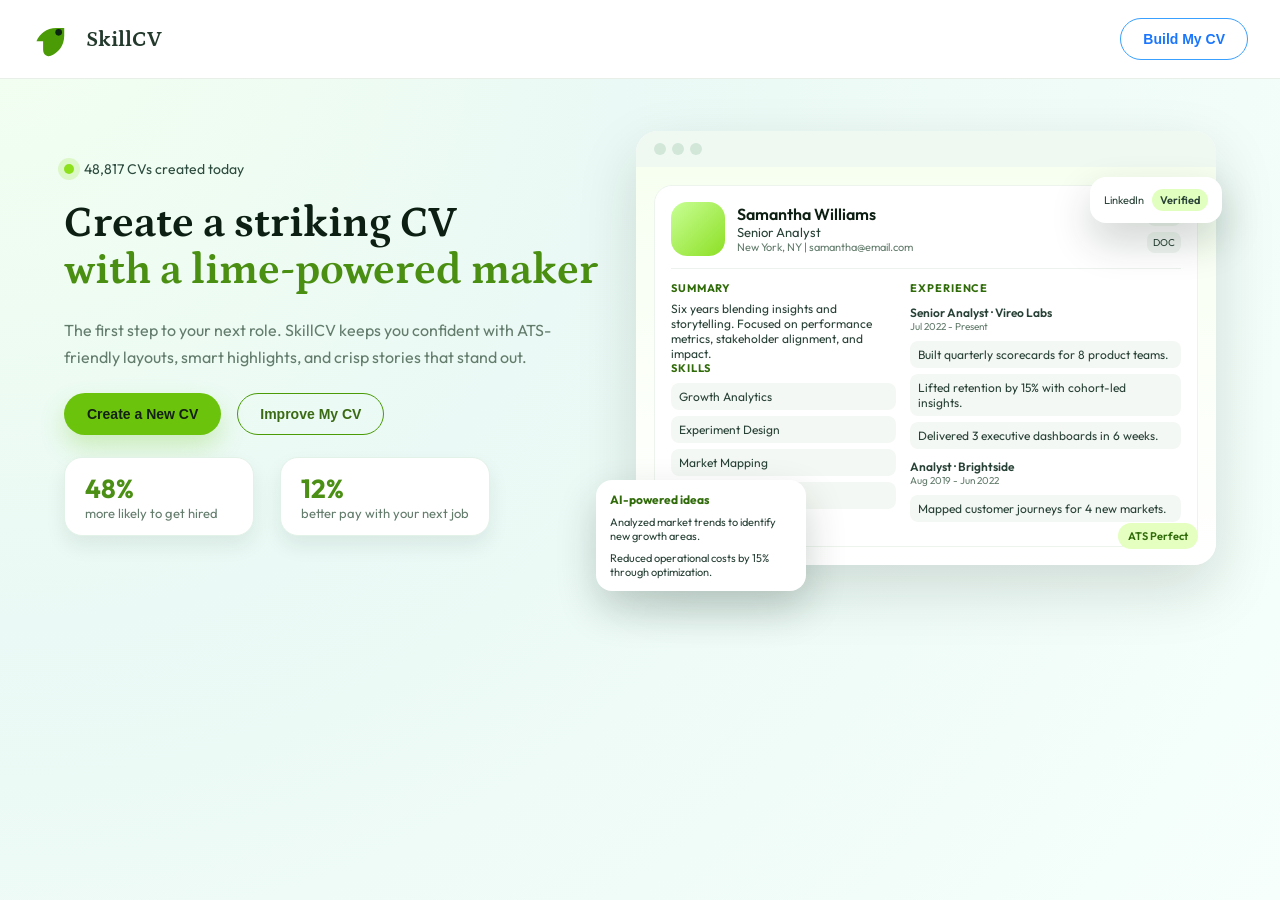
==== index.html @ bb4fd059 "Add initial HTML structure, CSS styles, and JavaScript functionality for SkillCV" ====
<!DOCTYPE html>
<html lang="en">
	<head>
		<meta charset="UTF-8" />
		<meta name="viewport" content="width=device-width, initial-scale=1.0" />
		<title>SkillCV - Lime CV Builder</title>
		<link rel="stylesheet" href="style.css" />
		<link rel="preconnect" href="https://fonts.googleapis.com" />
		<link rel="preconnect" href="https://fonts.gstatic.com" crossorigin />
		<link
			href="https://fonts.googleapis.com/css2?family=Outfit:wght@300;400;500;600;700&family=Petrona:wght@400;500;600;700&display=swap"
			rel="stylesheet"
		/>
	</head>
	<body>
		<div class="page">
			<header class="site-header">
				<div class="brand">
					<span class="brand-mark" aria-hidden="true">
						<svg viewBox="0 0 36 36" role="img" aria-label="SkillCV logo">
							<path
								d="M4 20c2.5-6.5 9-12 18-12h7v7c0 9-5.5 15.5-12 18-4 1.5-7-1.2-7-5.5V20z"
								fill="currentColor"
							/>
							<circle cx="24" cy="12" r="3" fill="#0b2512" />
						</svg>
					</span>
					<div>
						<p class="brand-name">SkillCV</p>
					</div>
				</div>
				<nav class="site-nav">
					<button class="btn btn-ghost">Build My CV</button>
				</nav>
			</header>

			<main>
				<section class="hero">
					<div class="hero-copy">
						<div class="hero-kicker">
							<span class="dot" aria-hidden="true"></span>
							<p>48,817 CVs created today</p>
						</div>
						<h1>
							Create a striking CV
							<span>with a lime-powered maker</span>
						</h1>
						<p class="hero-subtitle">
							The first step to your next role. SkillCV keeps you confident with
							ATS-friendly layouts, smart highlights, and crisp stories that stand
							out.
						</p>
						<div class="hero-actions">
							<button class="btn btn-primary">Create a New CV</button>
							<button class="btn btn-outline">Improve My CV</button>
						</div>
						<div class="hero-metrics">
							<div class="metric">
								<p class="metric-value" data-target="48">0%</p>
								<p class="metric-label">more likely to get hired</p>
							</div>
							<div class="metric">
								<p class="metric-value" data-target="12">0%</p>
								<p class="metric-label">better pay with your next job</p>
							</div>
						</div>
					</div>

					<div class="hero-visual">
						<div class="window">
							<div class="window-top">
								<span></span><span></span><span></span>
							</div>
							<div class="window-body">
								<div class="cv-card">
									<div class="cv-header">
										<div class="avatar"></div>
										<div>
											<p class="cv-name">Samantha Williams</p>
											<p class="cv-title">Senior Analyst</p>
											<p class="cv-meta">New York, NY | samantha@email.com</p>
										</div>
										<div class="cv-actions">
											<span>PDF</span>
											<span>DOC</span>
										</div>
									</div>
									<div class="cv-columns">
										<div class="cv-block">
											<h3>Summary</h3>
											<p>
												Six years blending insights and storytelling. Focused on
												performance metrics, stakeholder alignment, and impact.
											</p>
											<h3>Skills</h3>
											<ul>
												<li>Growth Analytics</li>
												<li>Experiment Design</li>
												<li>Market Mapping</li>
												<li>Revenue Forecasts</li>
											</ul>
										</div>
										<div class="cv-block">
											<h3>Experience</h3>
											<p class="role">
												Senior Analyst · Vireo Labs
												<span>Jul 2022 - Present</span>
											</p>
											<ul>
												<li>Built quarterly scorecards for 8 product teams.</li>
												<li>Lifted retention by 15% with cohort-led insights.</li>
												<li>Delivered 3 executive dashboards in 6 weeks.</li>
											</ul>
											<p class="role">
												Analyst · Brightside
												<span>Aug 2019 - Jun 2022</span>
											</p>
											<ul>
												<li>Mapped customer journeys for 4 new markets.</li>
											</ul>
										</div>
									</div>
								</div>
								<div class="tag">ATS Perfect</div>
							</div>
						</div>

						<div class="float-card ideas">
							<h4>AI-powered ideas</h4>
							<ul>
								<li>Analyzed market trends to identify new growth areas.</li>
								<li>Reduced operational costs by 15% through optimization.</li>
							</ul>
						</div>

						<div class="float-card badge">
							<span>LinkedIn</span>
							<span class="check">Verified</span>
						</div>
					</div>
				</section>

			</main>
		</div>
		<script src="main.js"></script>
	</body>
</html>
---- style.css ----
:root {
	--lime-50: #f7ffe5;
	--lime-100: #eaffb0;
	--lime-200: #d5ff78;
	--lime-300: #b8f04e;
	--lime-400: #8de01c;
	--lime-500: #6bc30b;
	--lime-600: #4a9b06;
	--lime-700: #2f6b08;
	--lime-800: #1d4212;
	--ink: #0d1f12;
	--slate: #284136;
	--muted: #637c6c;
	--panel: #f0f8f2;
	--white: #ffffff;
	--shadow: 0 24px 60px rgba(12, 35, 20, 0.15);
	--radius: 22px;
}

* {
	box-sizing: border-box;
	margin: 0;
	padding: 0;
}

body {
	font-family: "Outfit", sans-serif;
	color: var(--ink);
	background: radial-gradient(circle at top left, #f2fff0 0%, #eaf9f5 40%, #f6fffb 100%);
	min-height: 100vh;
}

.page {
	max-width: 100%;
	margin: 0;
	padding: 0;
}

.site-header {
	display: flex;
	justify-content: space-between;
	align-items: center;
	gap: 24px;
	padding: 18px 32px;
	background: var(--white);
	border-bottom: 1px solid #e7efe8;
}

.brand {
	display: flex;
	align-items: center;
	gap: 14px;
}

.brand-mark {
	width: 40px;
	height: 40px;
	color: var(--lime-600);
	display: inline-flex;
}

.brand-name {
	font-family: "Petrona", serif;
	font-size: 22px;
	font-weight: 700;
	color: #243a2d;
}


main {
	padding: 36px 64px 60px;
}

.site-nav {
	display: flex;
	align-items: center;
	gap: 16px;
}

.nav-link {
	text-decoration: none;
	color: var(--slate);
	font-weight: 500;
	font-size: 14px;
}

.btn {
	border: 1px solid transparent;
	border-radius: 999px;
	padding: 12px 22px;
	font-weight: 600;
	font-size: 14px;
	cursor: pointer;
	transition: transform 0.2s ease, box-shadow 0.2s ease, background 0.2s ease;
}

.btn-primary {
	background: var(--lime-500);
	color: #142014;
	box-shadow: 0 12px 24px rgba(104, 195, 16, 0.25);
}

.btn-outline {
	background: transparent;
	border-color: var(--lime-600);
	color: #3a6a13;
}

.btn-ghost {
	background: var(--white);
	border-color: #3aa0ff;
	color: #1a76ff;
	box-shadow: none;
}

.btn:hover {
	transform: translateY(-2px);
}

.hero {
	display: grid;
	grid-template-columns: repeat(auto-fit, minmax(280px, 1fr));
	gap: 40px;
	align-items: center;
	padding: 16px 0 50px;
}

.hero-copy {
	display: flex;
	flex-direction: column;
	gap: 22px;
}

.hero-kicker {
	display: flex;
	align-items: center;
	gap: 10px;
	color: #2c4a3d;
	font-size: 14px;
}

.dot {
	width: 10px;
	height: 10px;
	border-radius: 50%;
	background: var(--lime-400);
	box-shadow: 0 0 0 6px rgba(141, 224, 28, 0.2);
}

h1 {
	font-family: "Petrona", serif;
	font-size: clamp(2.7rem, 3.1vw, 3.8rem);
	line-height: 1.1;
}

h1 span {
	color: #4a8f11;
	display: block;
}

.hero-subtitle {
	color: var(--muted);
	font-size: 16px;
	line-height: 1.7;
	max-width: 520px;
}

.hero-actions {
	display: flex;
	gap: 16px;
	flex-wrap: wrap;
}

.hero-metrics {
	display: flex;
	gap: 26px;
	flex-wrap: wrap;
}

.metric {
	background: var(--white);
	border: 1px solid #e2f2e8;
	padding: 14px 20px;
	border-radius: 18px;
	min-width: 190px;
	box-shadow: 0 10px 20px rgba(16, 32, 20, 0.08);
}

.metric-value {
	font-size: 26px;
	font-weight: 700;
	color: #4b8f14;
}

.metric-label {
	font-size: 13px;
	color: var(--muted);
}

.hero-visual {
	position: relative;
	display: grid;
	place-items: center;
	justify-self: end;
}

.window {
	background: var(--white);
	border-radius: var(--radius);
	box-shadow: var(--shadow);
	width: min(580px, 92vw);
	overflow: hidden;
	animation: floatIn 0.8s ease;
}

.window-top {
	display: flex;
	gap: 6px;
	padding: 12px 18px;
	background: var(--panel);
}

.window-top span {
	width: 12px;
	height: 12px;
	border-radius: 50%;
	background: #d2e7d8;
}

.window-body {
	padding: 18px;
	background: linear-gradient(180deg, #f7fff1 0%, #ffffff 100%);
	position: relative;
}

.cv-card {
	background: var(--white);
	border-radius: 18px;
	padding: 16px;
	border: 1px solid #edf4ee;
}

.cv-header {
	display: grid;
	grid-template-columns: auto 1fr auto;
	gap: 12px;
	align-items: center;
	padding-bottom: 12px;
	border-bottom: 1px solid #eef2ee;
}

.avatar {
	width: 54px;
	height: 54px;
	border-radius: 16px;
	background: linear-gradient(135deg, #c8ff96, #8ddf24);
}

.cv-name {
	font-weight: 600;
	font-size: 16px;
}

.cv-title {
	font-size: 13px;
	color: var(--slate);
}

.cv-meta {
	font-size: 11px;
	color: var(--muted);
}

.cv-actions {
	display: flex;
	flex-direction: column;
	gap: 6px;
	font-size: 10px;
	color: var(--slate);
}

.cv-actions span {
	padding: 4px 6px;
	border-radius: 8px;
	background: #f1f6f2;
	text-align: center;
}

.cv-columns {
	display: grid;
	grid-template-columns: 1fr 1.2fr;
	gap: 14px;
	margin-top: 12px;
	font-size: 12px;
	color: var(--slate);
}

.cv-block h3 {
	font-size: 11px;
	text-transform: uppercase;
	letter-spacing: 0.08em;
	color: var(--lime-700);
	margin-bottom: 6px;
}

.cv-block ul {
	list-style: none;
	display: grid;
	gap: 6px;
	margin: 8px 0;
}

.cv-block li {
	background: #f4f8f4;
	padding: 6px 8px;
	border-radius: 8px;
}

.role {
	font-weight: 600;
	margin-top: 10px;
}

.role span {
	display: block;
	font-size: 10px;
	color: var(--muted);
	font-weight: 400;
}

.tag {
	position: absolute;
	right: 18px;
	bottom: 16px;
	background: #e4ffbf;
	color: var(--lime-700);
	padding: 6px 10px;
	border-radius: 999px;
	font-size: 11px;
	font-weight: 600;
}

.float-card {
	position: absolute;
	background: var(--white);
	border-radius: 16px;
	padding: 12px 14px;
	box-shadow: 0 18px 40px rgba(12, 35, 20, 0.2);
}

.float-card.ideas {
	left: -40px;
	bottom: -26px;
	width: 210px;
	animation: floatUp 1s ease 0.2s both;
}

.float-card.ideas h4 {
	font-size: 12px;
	color: var(--lime-700);
	margin-bottom: 8px;
}

.float-card.ideas ul {
	list-style: none;
	display: grid;
	gap: 8px;
	font-size: 11px;
	color: var(--slate);
}

.float-card.badge {
	right: -6px;
	top: 46px;
	display: flex;
	align-items: center;
	gap: 8px;
	font-size: 11px;
	color: var(--slate);
	animation: floatUp 1s ease 0.4s both;
}

.check {
	background: #e1ffbe;
	padding: 4px 8px;
	border-radius: 999px;
	font-weight: 600;
}

.logos {
	margin-top: 40px;
	display: flex;
	align-items: center;
	gap: 20px;
	flex-wrap: wrap;
	color: var(--muted);
}

.logo-row {
	display: flex;
	flex-wrap: wrap;
	gap: 18px;
	font-weight: 600;
	color: #9db3a3;
}

@keyframes floatIn {
	from {
		opacity: 0;
		transform: translateY(16px) scale(0.98);
	}
	to {
		opacity: 1;
		transform: translateY(0) scale(1);
	}
}

@keyframes floatUp {
	from {
		opacity: 0;
		transform: translateY(20px);
	}
	to {
		opacity: 1;
		transform: translateY(0);
	}
}

@media (max-width: 900px) {
	.site-header {
		flex-direction: column;
		align-items: flex-start;
	}

	.site-nav {
		flex-wrap: wrap;
	}

	.hero-visual {
		margin-top: 20px;
		justify-self: start;
	}

	.float-card.ideas {
		position: static;
		margin-top: 16px;
	}

	.float-card.badge {
		position: static;
		margin-top: 12px;
	}
}

@media (max-width: 600px) {
	main {
		padding: 28px 22px 40px;
	}

	.cv-columns {
		grid-template-columns: 1fr;
	}

	.hero-actions {
		flex-direction: column;
		align-items: flex-start;
	}
}
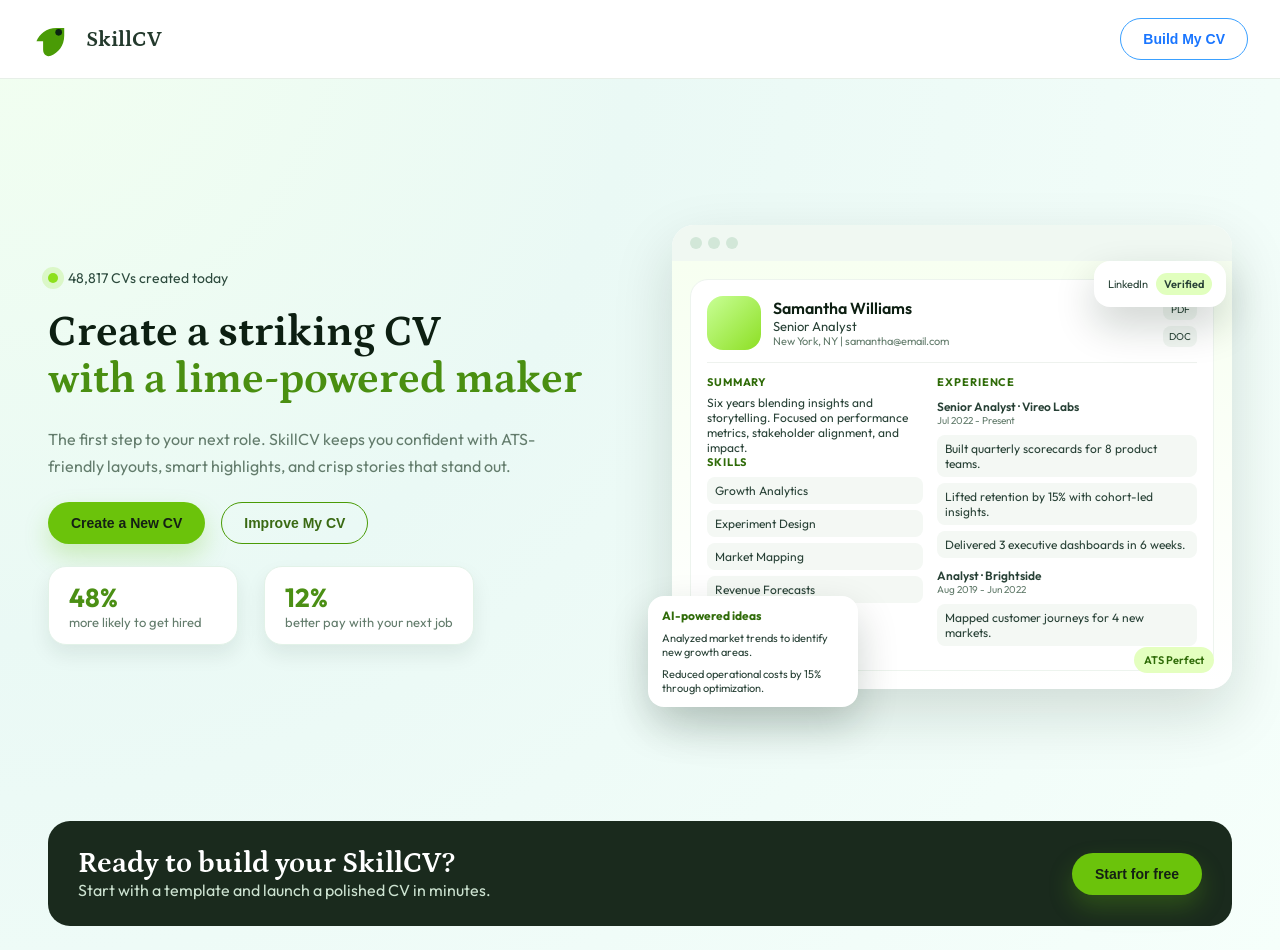
==== commit 25e82ae3: "Add call-to-action section and improve layout styles" ====
--- a/index.html
+++ b/index.html
@@ -141,6 +141,14 @@
 					</div>
 				</section>
 
+				<section class="cta">
+					<div>
+						<h2>Ready to build your SkillCV?</h2>
+						<p>Start with a template and launch a polished CV in minutes.</p>
+					</div>
+					<button class="btn btn-primary">Start for free</button>
+				</section>
+
 			</main>
 		</div>
 		<script src="main.js"></script>
--- a/style.css
+++ b/style.css
@@ -29,6 +29,7 @@
 	color: var(--ink);
 	background: radial-gradient(circle at top left, #f2fff0 0%, #eaf9f5 40%, #f6fffb 100%);
 	min-height: 100vh;
+	overflow-x: hidden;
 }
 
 .page {
@@ -69,7 +70,10 @@
 
 
 main {
-	padding: 36px 64px 60px;
+	padding: 22px 48px 24px;
+	min-height: calc(100vh - 76px);
+	display: grid;
+	grid-template-rows: 1fr auto;
 }
 
 .site-nav {
@@ -123,7 +127,8 @@
 	grid-template-columns: repeat(auto-fit, minmax(280px, 1fr));
 	gap: 40px;
 	align-items: center;
-	padding: 16px 0 50px;
+	padding: 10px 0 18px;
+	min-height: calc(100vh - 180px);
 }
 
 .hero-copy {
@@ -159,6 +164,12 @@
 	display: block;
 }
 
+h2 {
+	font-family: "Petrona", serif;
+	font-size: clamp(1.8rem, 2.2vw, 2.4rem);
+	color: #1a2a1d;
+}
+
 .hero-subtitle {
 	color: var(--muted);
 	font-size: 16px;
@@ -205,11 +216,181 @@
 	justify-self: end;
 }
 
+.section-heading {
+	display: grid;
+	gap: 10px;
+	max-width: 520px;
+}
+
+.section-heading p {
+	color: var(--muted);
+	line-height: 1.6;
+}
+
+.eyebrow {
+	text-transform: uppercase;
+	letter-spacing: 0.18em;
+	font-size: 11px;
+	color: #4c6b55;
+	font-weight: 600;
+}
+
+.feature-grid {
+	margin-top: 40px;
+	display: grid;
+	gap: 24px;
+}
+
+.feature-cards {
+	display: grid;
+	grid-template-columns: repeat(auto-fit, minmax(220px, 1fr));
+	gap: 18px;
+}
+
+.feature-card {
+	background: var(--white);
+	border: 1px solid #e3f1e6;
+	border-radius: 18px;
+	padding: 18px;
+	box-shadow: 0 16px 30px rgba(10, 28, 16, 0.06);
+}
+
+.feature-card h3 {
+	font-size: 16px;
+	margin-bottom: 8px;
+}
+
+.feature-card p {
+	color: var(--muted);
+	font-size: 14px;
+	line-height: 1.6;
+}
+
+.steps {
+	margin-top: 46px;
+	display: grid;
+	gap: 22px;
+}
+
+.steps-panel {
+	background: linear-gradient(135deg, #f3ffe9, #f6fff7);
+	border-radius: 22px;
+	padding: 24px;
+	border: 1px solid #e2f1e4;
+	display: grid;
+	gap: 20px;
+	grid-template-columns: repeat(auto-fit, minmax(220px, 1fr));
+}
+
+.steps-panel p {
+	color: var(--muted);
+	line-height: 1.6;
+}
+
+.step-list {
+	display: grid;
+	gap: 14px;
+}
+
+.step {
+	background: var(--white);
+	border-radius: 16px;
+	padding: 14px 16px;
+	border: 1px solid #e6f0e8;
+	display: grid;
+	gap: 6px;
+}
+
+.step span {
+	font-weight: 700;
+	color: #4a8f11;
+}
+
+.step p {
+	color: #2f4636;
+}
+
+.stats-row {
+	display: grid;
+	grid-template-columns: repeat(auto-fit, minmax(160px, 1fr));
+	gap: 18px;
+}
+
+.stat-card {
+	background: var(--white);
+	border-radius: 16px;
+	padding: 16px 18px;
+	border: 1px solid #e6f0e8;
+}
+
+.stat-value {
+	font-size: 24px;
+	font-weight: 700;
+	color: #4b8f14;
+}
+
+.stat-label {
+	font-size: 13px;
+	color: var(--muted);
+}
+
+.testimonials {
+	margin-top: 46px;
+	display: grid;
+	gap: 22px;
+}
+
+.testimonial-grid {
+	display: grid;
+	grid-template-columns: repeat(auto-fit, minmax(220px, 1fr));
+	gap: 18px;
+}
+
+.testimonial {
+	background: var(--white);
+	border-radius: 18px;
+	padding: 18px;
+	border: 1px solid #e7f1ea;
+	box-shadow: 0 14px 26px rgba(9, 24, 14, 0.06);
+}
+
+.testimonial p {
+	color: #2c4a3d;
+	line-height: 1.6;
+}
+
+.testimonial span {
+	display: block;
+	margin-top: 12px;
+	font-size: 13px;
+	color: var(--muted);
+}
+
+.cta {
+	margin-top: 0;
+	background: #1a2a1d;
+	color: var(--white);
+	padding: 26px 30px;
+	border-radius: 22px;
+	display: flex;
+	justify-content: space-between;
+	align-items: center;
+	gap: 20px;
+}
+
+.cta h2 {
+	color: var(--white);
+}
+
+.cta p {
+	color: #cde3d1;
+}
+
 .window {
 	background: var(--white);
 	border-radius: var(--radius);
 	box-shadow: var(--shadow);
-	width: min(580px, 92vw);
+	width: min(560px, 90vw);
 	overflow: hidden;
 	animation: floatIn 0.8s ease;
 }
@@ -350,8 +531,8 @@
 }
 
 .float-card.ideas {
-	left: -40px;
-	bottom: -26px;
+	left: -24px;
+	bottom: -18px;
 	width: 210px;
 	animation: floatUp 1s ease 0.2s both;
 }
@@ -371,8 +552,8 @@
 }
 
 .float-card.badge {
-	right: -6px;
-	top: 46px;
+	right: 6px;
+	top: 36px;
 	display: flex;
 	align-items: center;
 	gap: 8px;
@@ -429,7 +610,7 @@
 
 @media (max-width: 900px) {
 	.site-header {
-		flex-direction: column;
+		padding: 18px 16px 28px;
 		align-items: flex-start;
 	}
 
@@ -447,6 +628,11 @@
 		margin-top: 16px;
 	}
 
+	.cta {
+		flex-direction: column;
+		align-items: flex-start;
+	}
+
 	.float-card.badge {
 		position: static;
 		margin-top: 12px;
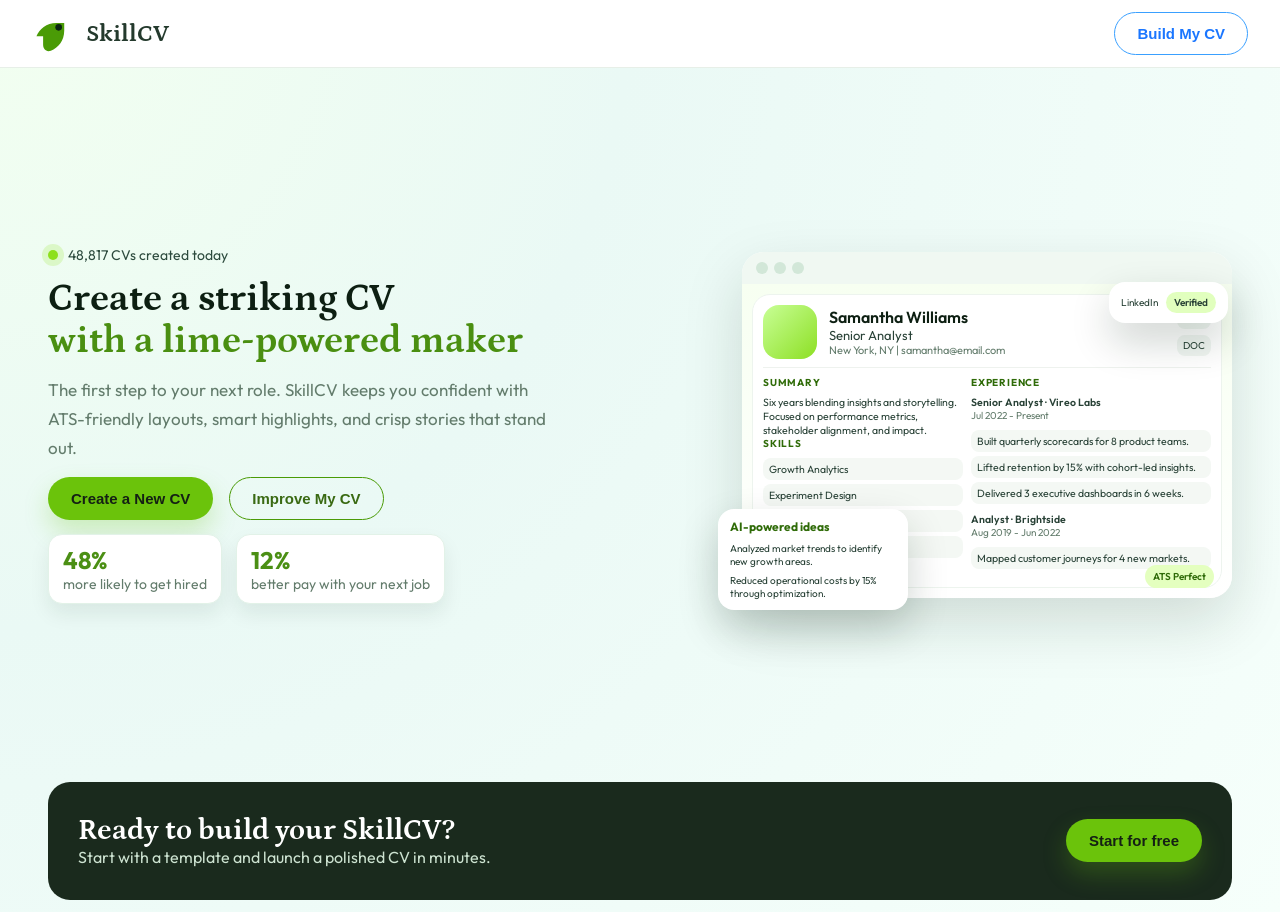
==== commit 5eb7d99f: "Add templates page and implement navigation to it from home" ====
--- a/index.html
+++ b/index.html
@@ -31,7 +31,7 @@
 					</div>
 				</div>
 				<nav class="site-nav">
-					<button class="btn btn-ghost">Build My CV</button>
+					<button id="buildCvBtn" class="btn btn-ghost">Build My CV</button>
 				</nav>
 			</header>
 
--- a/style.css
+++ b/style.css
@@ -30,6 +30,7 @@
 	background: radial-gradient(circle at top left, #f2fff0 0%, #eaf9f5 40%, #f6fffb 100%);
 	min-height: 100vh;
 	overflow-x: hidden;
+	font-size: 16px;
 }
 
 .page {
@@ -43,7 +44,7 @@
 	justify-content: space-between;
 	align-items: center;
 	gap: 24px;
-	padding: 18px 32px;
+	padding: 12px 32px;
 	background: var(--white);
 	border-bottom: 1px solid #e7efe8;
 }
@@ -63,17 +64,18 @@
 
 .brand-name {
 	font-family: "Petrona", serif;
-	font-size: 22px;
+	font-size: 24px;
 	font-weight: 700;
 	color: #243a2d;
 }
 
 
 main {
-	padding: 22px 48px 24px;
-	min-height: calc(100vh - 76px);
-	display: grid;
-	grid-template-rows: 1fr auto;
+	padding: 12px 48px 12px;
+	min-height: calc(100vh - 56px);
+	display: grid;
+	grid-template-rows: auto auto;
+	gap: 8px;
 }
 
 .site-nav {
@@ -94,7 +96,7 @@
 	border-radius: 999px;
 	padding: 12px 22px;
 	font-weight: 600;
-	font-size: 14px;
+	font-size: 15px;
 	cursor: pointer;
 	transition: transform 0.2s ease, box-shadow 0.2s ease, background 0.2s ease;
 }
@@ -125,16 +127,106 @@
 .hero {
 	display: grid;
 	grid-template-columns: repeat(auto-fit, minmax(280px, 1fr));
-	gap: 40px;
-	align-items: center;
-	padding: 10px 0 18px;
-	min-height: calc(100vh - 180px);
+	gap: 20px;
+	align-items: center;
+	padding: 4px 0 8px;
+	min-height: calc(100vh - 220px);
+}
+
+.templates-main {
+	padding: 24px 48px 28px;
+	display: grid;
+	gap: 24px;
+}
+
+.templates-header {
+	display: flex;
+	justify-content: space-between;
+	align-items: flex-end;
+	gap: 20px;
+	flex-wrap: wrap;
+}
+
+.templates-header p {
+	color: var(--muted);
+	max-width: 720px;
+	line-height: 1.6;
+}
+
+.templates-grid {
+	display: grid;
+	grid-template-columns: repeat(auto-fit, minmax(220px, 1fr));
+	gap: 16px;
+}
+
+.template-card {
+	background: var(--white);
+	border: 1px solid #dfeedf;
+	border-radius: 18px;
+	padding: 16px;
+	box-shadow: 0 12px 28px rgba(13, 31, 18, 0.08);
+	display: grid;
+	gap: 14px;
+}
+
+.template-preview {
+	height: 140px;
+	border-radius: 14px;
+	border: 1px solid #e6efe8;
+	background: linear-gradient(140deg, #fcfffa, #f2fff0);
+	padding: 10px;
+	display: grid;
+	gap: 7px;
+}
+
+.preview-line {
+	height: 8px;
+	border-radius: 999px;
+	background: #d7e8db;
+}
+
+.preview-line.title {
+	width: 65%;
+	background: #91c65f;
+	height: 10px;
+}
+
+.preview-line.short {
+	width: 40%;
+}
+
+.preview-line.mid {
+	width: 75%;
+}
+
+.template-meta {
+	display: grid;
+	gap: 6px;
+}
+
+.template-meta h3 {
+	font-size: 16px;
+}
+
+.template-meta p {
+	font-size: 14px;
+	color: var(--muted);
+}
+
+.template-chip {
+	width: fit-content;
+	padding: 5px 10px;
+	border-radius: 999px;
+	font-size: 12px;
+	font-weight: 600;
+	background: #e5f9ce;
+	color: #3f6a16;
 }
 
 .hero-copy {
 	display: flex;
 	flex-direction: column;
-	gap: 22px;
+	gap: 14px;
 }
 
 .hero-kicker {
@@ -155,7 +247,7 @@
 
 h1 {
 	font-family: "Petrona", serif;
-	font-size: clamp(2.7rem, 3.1vw, 3.8rem);
+	font-size: clamp(2.4rem, 2.8vw, 3.2rem);
 	line-height: 1.1;
 }
 
@@ -172,7 +264,7 @@
 
 .hero-subtitle {
 	color: var(--muted);
-	font-size: 16px;
+	font-size: 17px;
 	line-height: 1.7;
 	max-width: 520px;
 }
@@ -185,27 +277,27 @@
 
 .hero-metrics {
 	display: flex;
-	gap: 26px;
+	gap: 14px;
 	flex-wrap: wrap;
 }
 
 .metric {
 	background: var(--white);
 	border: 1px solid #e2f2e8;
-	padding: 14px 20px;
-	border-radius: 18px;
-	min-width: 190px;
+	padding: 10px 14px;
+	border-radius: 14px;
+	min-width: 150px;
 	box-shadow: 0 10px 20px rgba(16, 32, 20, 0.08);
 }
 
 .metric-value {
-	font-size: 26px;
+	font-size: 24px;
 	font-weight: 700;
 	color: #4b8f14;
 }
 
 .metric-label {
-	font-size: 13px;
+	font-size: 14px;
 	color: var(--muted);
 }
 
@@ -390,7 +482,7 @@
 	background: var(--white);
 	border-radius: var(--radius);
 	box-shadow: var(--shadow);
-	width: min(560px, 90vw);
+	width: min(490px, 90vw);
 	overflow: hidden;
 	animation: floatIn 0.8s ease;
 }
@@ -398,7 +490,7 @@
 .window-top {
 	display: flex;
 	gap: 6px;
-	padding: 12px 18px;
+	padding: 10px 14px;
 	background: var(--panel);
 }
 
@@ -410,7 +502,7 @@
 }
 
 .window-body {
-	padding: 18px;
+	padding: 10px;
 	background: linear-gradient(180deg, #f7fff1 0%, #ffffff 100%);
 	position: relative;
 }
@@ -418,7 +510,7 @@
 .cv-card {
 	background: var(--white);
 	border-radius: 18px;
-	padding: 16px;
+	padding: 10px;
 	border: 1px solid #edf4ee;
 }
 
@@ -427,7 +519,7 @@
 	grid-template-columns: auto 1fr auto;
 	gap: 12px;
 	align-items: center;
-	padding-bottom: 12px;
+	padding-bottom: 8px;
 	border-bottom: 1px solid #eef2ee;
 }
 
@@ -471,14 +563,14 @@
 .cv-columns {
 	display: grid;
 	grid-template-columns: 1fr 1.2fr;
-	gap: 14px;
-	margin-top: 12px;
-	font-size: 12px;
+	gap: 8px;
+	margin-top: 8px;
+	font-size: 10.5px;
 	color: var(--slate);
 }
 
 .cv-block h3 {
-	font-size: 11px;
+	font-size: 10px;
 	text-transform: uppercase;
 	letter-spacing: 0.08em;
 	color: var(--lime-700);
@@ -488,19 +580,19 @@
 .cv-block ul {
 	list-style: none;
 	display: grid;
-	gap: 6px;
+	gap: 4px;
 	margin: 8px 0;
 }
 
 .cv-block li {
 	background: #f4f8f4;
-	padding: 6px 8px;
+	padding: 4px 6px;
 	border-radius: 8px;
 }
 
 .role {
 	font-weight: 600;
-	margin-top: 10px;
+	margin-top: 6px;
 }
 
 .role span {
@@ -513,12 +605,12 @@
 .tag {
 	position: absolute;
 	right: 18px;
-	bottom: 16px;
+	bottom: 10px;
 	background: #e4ffbf;
 	color: var(--lime-700);
-	padding: 6px 10px;
+	padding: 5px 8px;
 	border-radius: 999px;
-	font-size: 11px;
+	font-size: 10px;
 	font-weight: 600;
 }
 
@@ -526,14 +618,14 @@
 	position: absolute;
 	background: var(--white);
 	border-radius: 16px;
-	padding: 12px 14px;
+	padding: 10px 12px;
 	box-shadow: 0 18px 40px rgba(12, 35, 20, 0.2);
 }
 
 .float-card.ideas {
 	left: -24px;
-	bottom: -18px;
-	width: 210px;
+	bottom: -12px;
+	width: 190px;
 	animation: floatUp 1s ease 0.2s both;
 }
 
@@ -546,18 +638,18 @@
 .float-card.ideas ul {
 	list-style: none;
 	display: grid;
+	gap: 6px;
+	font-size: 10px;
+	color: var(--slate);
+}
+
+.float-card.badge {
+	right: 4px;
+	top: 30px;
+	display: flex;
+	align-items: center;
 	gap: 8px;
-	font-size: 11px;
-	color: var(--slate);
-}
-
-.float-card.badge {
-	right: 6px;
-	top: 36px;
-	display: flex;
-	align-items: center;
-	gap: 8px;
-	font-size: 11px;
+	font-size: 10px;
 	color: var(--slate);
 	animation: floatUp 1s ease 0.4s both;
 }
@@ -610,8 +702,9 @@
 
 @media (max-width: 900px) {
 	.site-header {
-		padding: 18px 16px 28px;
-		align-items: flex-start;
+		padding: 16px 18px;
+		align-items: center;
+		flex-direction: column;
 	}
 
 	.site-nav {
@@ -620,7 +713,7 @@
 
 	.hero-visual {
 		margin-top: 20px;
-		justify-self: start;
+		justify-self: stretch;
 	}
 
 	.float-card.ideas {
@@ -637,11 +730,30 @@
 		position: static;
 		margin-top: 12px;
 	}
+
+	.window {
+		width: 100%;
+	}
 }
 
 @media (max-width: 600px) {
 	main {
-		padding: 28px 22px 40px;
+		padding: 16px 16px 20px;
+		min-height: auto;
+	}
+
+	.templates-main {
+		padding: 16px;
+	}
+
+	.hero {
+		gap: 24px;
+		min-height: auto;
+		padding: 6px 0 16px;
+	}
+
+	h1 {
+		font-size: clamp(2.1rem, 8vw, 2.8rem);
 	}
 
 	.cv-columns {
@@ -652,4 +764,27 @@
 		flex-direction: column;
 		align-items: flex-start;
 	}
-}
+
+	.hero-metrics {
+		flex-direction: column;
+	}
+
+	.metric {
+		min-width: 0;
+		width: 100%;
+	}
+
+	.cta {
+		padding: 18px;
+		border-radius: 18px;
+	}
+
+	.btn {
+		width: 100%;
+		justify-content: center;
+	}
+
+	.site-nav {
+		display: none;
+	}
+}
